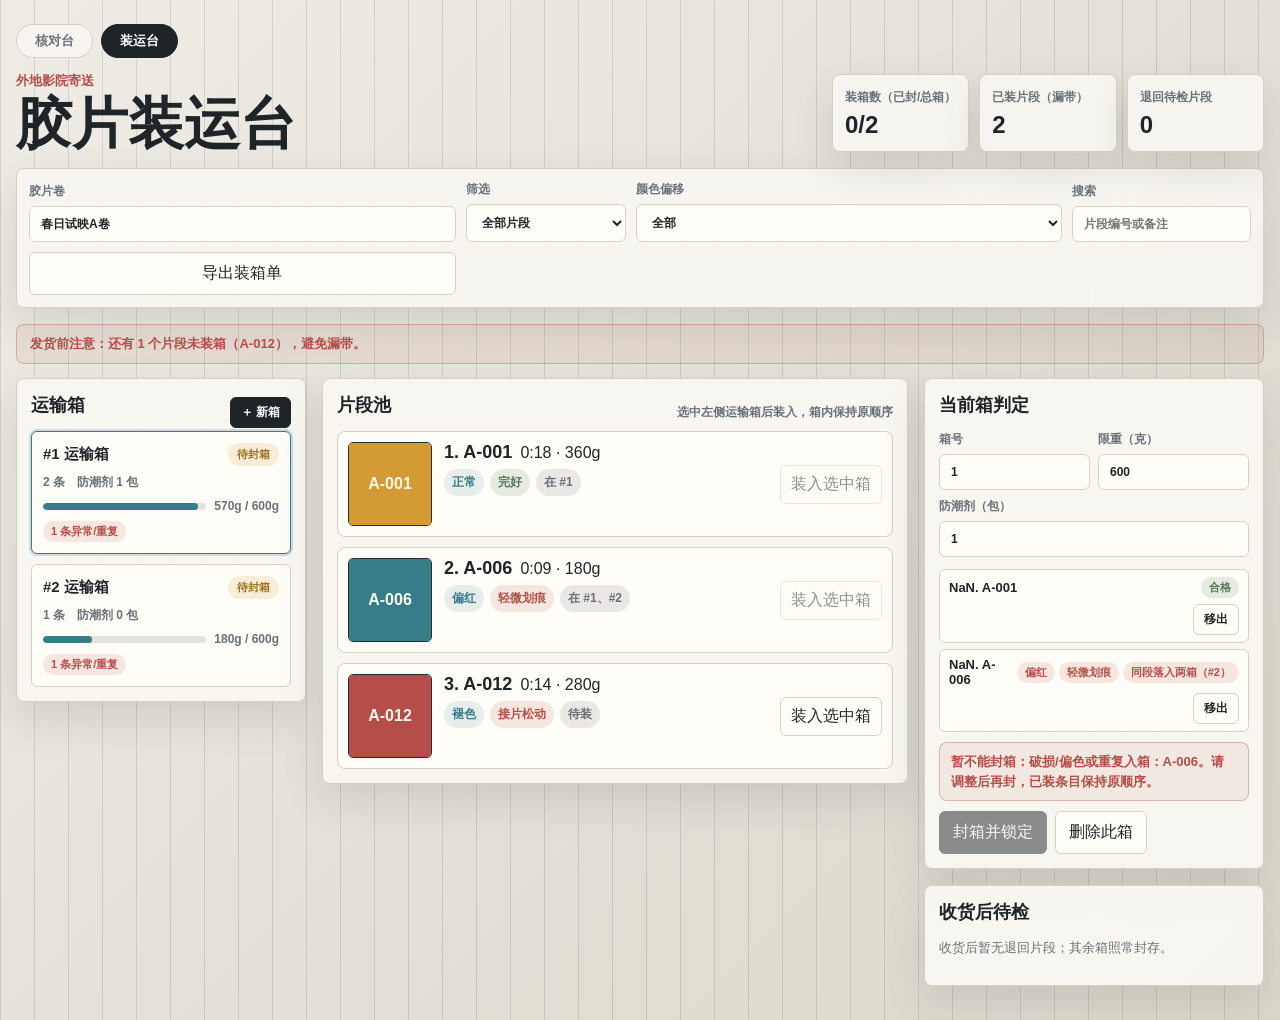
==== shipping.html @ 85c174c9 "fix: model A first-round result" ====
<!doctype html>
<html lang="zh-CN">
  <head>
    <meta charset="UTF-8" />
    <meta name="viewport" content="width=device-width, initial-scale=1.0" />
    <title>胶片装运台</title>
    <link rel="stylesheet" href="styles.css" />
    <link rel="stylesheet" href="shipping.css" />
  </head>
  <body>
    <main class="shell">
      <nav class="top-nav">
        <a href="index.html">核对台</a>
        <a class="active" href="shipping.html">装运台</a>
      </nav>
      <header class="hero">
        <div>
          <p class="eyebrow">外地影院寄送</p>
          <h1>胶片装运台</h1>
        </div>
        <div class="hero-stats">
          <div>
            <span>装箱数（已封/总箱）</span>
            <strong id="boxCount">0/0</strong>
          </div>
          <div>
            <span>已装片段（漏带）</span>
            <strong id="packedCount">0</strong>
          </div>
          <div>
            <span>退回待检片段</span>
            <strong id="returnCount">0</strong>
          </div>
        </div>
      </header>

      <section class="toolbar">
        <label>
          胶片卷
          <input id="reelTitle" type="text" placeholder="例：春日试映A卷" />
        </label>
        <label>
          筛选
          <select id="statusFilter">
            <option value="all">全部片段</option>
            <option value="unpacked">待装片段</option>
            <option value="packed">已装片段</option>
            <option value="problem">破损/偏色</option>
            <option value="returned">退回待检</option>
          </select>
        </label>
        <label>
          颜色偏移
          <select id="colorFilter">
            <option value="all">全部</option>
            <option value="正常">正常</option>
            <option value="偏红">偏红</option>
            <option value="偏青">偏青</option>
            <option value="偏黄">偏黄</option>
            <option value="褪色">褪色</option>
          </select>
        </label>
        <label>
          搜索
          <input id="searchInput" type="search" placeholder="片段编号或备注" />
        </label>
        <button id="exportBtn">导出装箱单</button>
      </section>

      <p id="globalHint" class="global-hint"></p>

      <section class="layout ship-layout">
        <aside class="panel">
          <div class="panel-head">
            <h2>运输箱</h2>
            <button id="addBoxBtn" class="mini primary" type="button">＋ 新箱</button>
          </div>
          <div id="boxList" class="box-list"></div>
        </aside>

        <section class="panel list-panel">
          <div class="panel-head">
            <h2>片段池</h2>
            <span>选中左侧运输箱后装入，箱内保持原顺序</span>
          </div>
          <div id="segmentList" class="segment-list compact"></div>
        </section>

        <aside class="side-stack">
          <section class="panel">
            <h2>当前箱判定</h2>
            <div id="boxDetail" class="box-detail"></div>
          </section>
          <section class="panel warning-panel">
            <h2>收货后待检</h2>
            <div id="returnList" class="warning-list"></div>
          </section>
        </aside>
      </section>
    </main>

    <script src="store.js"></script>
    <script src="shipping.js"></script>
  </body>
</html>
---- styles.css ----
:root {
  --ink: #1f2428;
  --muted: #697179;
  --panel: #f8f7f2;
  --line: #d5d1c3;
  --amber: #d49b35;
  --red: #b54d48;
  --cyan: #347d89;
  --green: #4d7656;
  --bg: #e9e7dc;
  --shadow: 0 16px 42px rgba(33, 38, 42, 0.12);
}

* {
  box-sizing: border-box;
}

body {
  margin: 0;
  min-height: 100vh;
  background:
    repeating-linear-gradient(90deg, rgba(31, 36, 40, 0.12) 0 1px, transparent 1px 34px),
    linear-gradient(135deg, #eeece4, #dad8cc);
  color: var(--ink);
  font-family: "Inter", "PingFang SC", "Microsoft YaHei", sans-serif;
}

button,
input,
select,
textarea {
  font: inherit;
}

button {
  border: 1px solid var(--line);
  border-radius: 6px;
  background: #fffdf7;
  color: var(--ink);
  padding: 10px 13px;
  cursor: pointer;
}

button:hover {
  border-color: var(--cyan);
}

button.primary {
  background: var(--ink);
  border-color: var(--ink);
  color: #fff;
}

button.mini {
  padding: 6px 10px;
  font-size: 12px;
  font-weight: 800;
}

button:disabled,
input:disabled,
select:disabled,
textarea:disabled {
  opacity: 0.5;
  cursor: not-allowed;
}

.top-nav {
  display: flex;
  gap: 8px;
  margin-bottom: 14px;
}

.top-nav a {
  border: 1px solid var(--line);
  border-radius: 999px;
  background: rgba(248, 247, 242, 0.92);
  color: var(--muted);
  padding: 7px 18px;
  font-size: 13px;
  font-weight: 900;
  text-decoration: none;
}

.top-nav a.active {
  background: var(--ink);
  border-color: var(--ink);
  color: #fff;
}

input,
select,
textarea {
  width: 100%;
  border: 1px solid var(--line);
  border-radius: 6px;
  background: #fffdf7;
  color: var(--ink);
  padding: 10px 11px;
  outline: none;
}

textarea {
  resize: vertical;
}

input:focus,
select:focus,
textarea:focus {
  border-color: var(--cyan);
  box-shadow: 0 0 0 3px rgba(52, 125, 137, 0.16);
}

.shell {
  width: min(1420px, calc(100vw - 32px));
  margin: 0 auto;
  padding: 24px 0 34px;
}

.hero {
  display: flex;
  justify-content: space-between;
  gap: 18px;
  align-items: end;
  margin-bottom: 16px;
}

.eyebrow {
  margin: 0 0 6px;
  color: var(--red);
  font-size: 13px;
  font-weight: 900;
  letter-spacing: 0;
}

h1,
h2,
p {
  margin-top: 0;
}

h1 {
  margin-bottom: 0;
  font-size: clamp(30px, 5vw, 56px);
  line-height: 1;
}

h2 {
  margin-bottom: 14px;
  font-size: 18px;
}

.hero-stats {
  display: grid;
  grid-template-columns: repeat(3, minmax(110px, 1fr));
  gap: 10px;
}

.hero-stats div {
  border: 1px solid var(--line);
  border-radius: 8px;
  background: rgba(248, 247, 242, 0.92);
  box-shadow: var(--shadow);
  padding: 12px;
}

.hero-stats span,
.panel-head span {
  color: var(--muted);
  font-size: 12px;
  font-weight: 800;
}

.hero-stats strong {
  display: block;
  margin-top: 5px;
  font-size: 24px;
}

.toolbar {
  display: grid;
  grid-template-columns: minmax(220px, 1fr) 160px minmax(200px, 1fr) auto;
  gap: 10px;
  align-items: end;
  border: 1px solid var(--line);
  border-radius: 8px;
  background: rgba(248, 247, 242, 0.92);
  box-shadow: var(--shadow);
  padding: 12px;
  margin-bottom: 16px;
}

label {
  display: grid;
  gap: 6px;
  color: var(--muted);
  font-size: 12px;
  font-weight: 900;
}

.layout {
  display: grid;
  grid-template-columns: 310px minmax(420px, 1fr) 300px;
  gap: 16px;
  align-items: start;
}

.panel {
  border: 1px solid var(--line);
  border-radius: 8px;
  background: rgba(248, 247, 242, 0.96);
  box-shadow: var(--shadow);
  padding: 14px;
}

.segment-form {
  display: grid;
  gap: 10px;
}

.panel-head {
  display: flex;
  align-items: center;
  justify-content: space-between;
  gap: 12px;
}

.segment-list {
  display: grid;
  gap: 10px;
}

.segment-card {
  display: grid;
  grid-template-columns: 112px 1fr auto;
  gap: 12px;
  align-items: stretch;
  border: 1px solid var(--line);
  border-radius: 8px;
  background: #fffdf7;
  padding: 10px;
  cursor: grab;
}

.segment-card.dragging {
  opacity: 0.45;
}

.thumb {
  width: 100%;
  aspect-ratio: 1.45;
  border: 1px solid #2a2e31;
  border-radius: 5px;
  overflow: hidden;
  background:
    linear-gradient(45deg, rgba(212, 155, 53, 0.3), rgba(52, 125, 137, 0.28)),
    #2a2e31;
}

.thumb img {
  width: 100%;
  height: 100%;
  object-fit: cover;
  display: block;
}

.film-placeholder {
  display: grid;
  place-items: center;
  width: 100%;
  height: 100%;
  color: #fff8e8;
  font-weight: 900;
}

.segment-main {
  min-width: 0;
}

.segment-title {
  display: flex;
  align-items: center;
  gap: 8px;
  flex-wrap: wrap;
  margin-bottom: 6px;
}

.segment-title strong {
  font-size: 18px;
}

.tag-row {
  display: flex;
  gap: 6px;
  flex-wrap: wrap;
  margin-bottom: 8px;
}

.tag {
  border-radius: 999px;
  padding: 5px 8px;
  background: rgba(52, 125, 137, 0.12);
  color: var(--cyan);
  font-size: 12px;
  font-weight: 900;
}

.tag.damage {
  background: rgba(181, 77, 72, 0.13);
  color: var(--red);
}

.tag.ok {
  background: rgba(77, 118, 86, 0.14);
  color: var(--green);
}

.segment-note {
  margin: 0;
  color: var(--muted);
  line-height: 1.55;
}

.segment-actions {
  display: grid;
  gap: 8px;
  align-content: start;
}

.segment-actions button {
  width: 40px;
  height: 36px;
  padding: 0;
}

.warning-list {
  display: grid;
  gap: 9px;
}

.warning-item {
  border: 1px solid rgba(181, 77, 72, 0.28);
  border-radius: 8px;
  background: rgba(181, 77, 72, 0.08);
  padding: 10px;
}

.warning-item strong {
  display: block;
  margin-bottom: 4px;
}

.warning-item span,
.empty {
  color: var(--muted);
  font-size: 13px;
  line-height: 1.5;
}

@media (max-width: 1120px) {
  .hero {
    align-items: stretch;
    flex-direction: column;
  }

  .toolbar,
  .layout {
    grid-template-columns: 1fr;
  }
}

@media (max-width: 660px) {
  .shell {
    width: min(100vw - 20px, 1420px);
  }

  .hero-stats {
    grid-template-columns: 1fr;
  }

  .segment-card {
    grid-template-columns: 1fr;
  }

  .segment-actions {
    grid-template-columns: repeat(3, 1fr);
  }

  .segment-actions button {
    width: 100%;
  }
}
---- shipping.css ----
/* 装运台页面专属样式，基础组件沿用 styles.css */

.ship-layout {
  grid-template-columns: 290px minmax(380px, 1fr) 340px;
  align-items: start;
}

.side-stack {
  display: grid;
  gap: 16px;
}

.side-stack .panel {
  box-shadow: var(--shadow);
}

.global-hint {
  display: none;
  margin: 0 0 14px;
  border: 1px solid rgba(181, 77, 72, 0.35);
  border-radius: 8px;
  background: rgba(181, 77, 72, 0.08);
  color: var(--red);
  padding: 10px 13px;
  font-size: 13px;
  font-weight: 800;
}

.global-hint.show {
  display: block;
}

/* ---------- 运输箱卡片 ---------- */

.box-list {
  display: grid;
  gap: 10px;
}

.box-card {
  display: grid;
  gap: 8px;
  width: 100%;
  text-align: left;
  padding: 11px;
  background: #fffdf7;
}

.box-card.selected {
  border-color: var(--cyan);
  box-shadow: 0 0 0 2px rgba(52, 125, 137, 0.22);
}

.box-card-head {
  display: flex;
  align-items: center;
  justify-content: space-between;
  gap: 8px;
}

.box-card-head strong {
  font-size: 15px;
}

.box-card-meta {
  display: flex;
  gap: 12px;
  color: var(--muted);
  font-size: 12px;
  font-weight: 800;
}

.weight-line {
  display: flex;
  align-items: center;
  gap: 8px;
  font-size: 12px;
  font-weight: 800;
  color: var(--muted);
}

.weight-line.over {
  color: var(--red);
}

.weight-bar {
  flex: 1;
  height: 7px;
  border-radius: 999px;
  background: rgba(31, 36, 40, 0.12);
  overflow: hidden;
}

.weight-bar i {
  display: block;
  height: 100%;
  border-radius: inherit;
  background: var(--cyan);
}

.weight-line.over .weight-bar i {
  background: var(--red);
}

.box-card-flags {
  display: flex;
  flex-wrap: wrap;
  gap: 5px;
}

/* ---------- 徽章 ---------- */

.badge {
  border-radius: 999px;
  padding: 4px 9px;
  font-size: 11px;
  font-weight: 900;
  white-space: nowrap;
}

.badge-open {
  background: rgba(212, 155, 53, 0.16);
  color: #9a6d1c;
}

.badge-sealed {
  background: rgba(77, 118, 86, 0.16);
  color: var(--green);
}

.badge-returned {
  background: rgba(181, 77, 72, 0.14);
  color: var(--red);
}

.mini-badge {
  display: inline-block;
  border-radius: 999px;
  padding: 3px 8px;
  font-size: 11px;
  font-weight: 900;
}

.mini-badge.ok {
  background: rgba(77, 118, 86, 0.14);
  color: var(--green);
}

.mini-badge.bad {
  background: rgba(181, 77, 72, 0.13);
  color: var(--red);
}

.mini-badge.warn {
  background: rgba(212, 155, 53, 0.17);
  color: #9a6d1c;
}

.tag.location {
  background: rgba(109, 99, 120, 0.14);
  color: var(--muted);
}

/* ---------- 当前箱详情 ---------- */

.box-fields {
  display: grid;
  grid-template-columns: 1fr 1fr;
  gap: 8px;
  margin-bottom: 12px;
}

.box-fields label:last-child {
  grid-column: 1 / -1;
}

.box-items {
  display: grid;
  gap: 6px;
  margin-bottom: 10px;
}

.box-item {
  display: grid;
  grid-template-columns: 1fr auto;
  gap: 6px;
  align-items: center;
  border: 1px solid var(--line);
  border-radius: 6px;
  background: #fffdf7;
  padding: 7px 9px;
}

.box-item.locked {
  background: rgba(77, 118, 86, 0.05);
}

.box-item-code {
  font-weight: 800;
  font-size: 13px;
}

.box-item-tags {
  display: inline-flex;
  flex-wrap: wrap;
  gap: 4px;
  justify-content: flex-end;
}

.box-item .icon-btn {
  grid-column: 1 / -1;
  justify-self: end;
}

.locked-head {
  display: flex;
  align-items: center;
  justify-content: space-between;
  gap: 8px;
  margin-bottom: 8px;
}

.locked-head strong {
  font-size: 16px;
}

.verdict {
  border-radius: 8px;
  padding: 9px 11px;
  font-size: 13px;
  font-weight: 800;
  line-height: 1.5;
  margin-bottom: 10px;
}

.verdict.ok {
  border: 1px solid rgba(77, 118, 86, 0.35);
  background: rgba(77, 118, 86, 0.1);
  color: var(--green);
}

.verdict.bad {
  border: 1px solid rgba(181, 77, 72, 0.35);
  background: rgba(181, 77, 72, 0.08);
  color: var(--red);
}

.soft-hint {
  color: var(--muted);
  font-size: 12px;
  line-height: 1.5;
  margin: 0 0 8px;
}

.detail-actions {
  display: flex;
  flex-wrap: wrap;
  gap: 8px;
}

/* ---------- 片段池紧凑卡 ---------- */

.segment-card.compact {
  grid-template-columns: 84px 1fr auto;
  cursor: default;
}

.segment-card.compact .thumb {
  aspect-ratio: 1;
}

.segment-card.compact .segment-actions {
  align-content: center;
}

.segment-card.compact .segment-actions button {
  width: auto;
  height: auto;
  padding: 8px 10px;
  white-space: nowrap;
}

/* ---------- 收货登记 ---------- */

.receipt {
  border-top: 1px dashed var(--line);
  padding-top: 10px;
}

.receipt-rows {
  display: grid;
  gap: 7px;
  margin: 8px 0 10px;
}

.receipt-row {
  display: grid;
  grid-template-columns: 1fr auto auto;
  align-items: center;
  gap: 10px;
  border: 1px solid var(--line);
  border-radius: 6px;
  background: #fffdf7;
  padding: 7px 9px;
  font-size: 13px;
}

.receipt-row .check {
  display: flex;
  align-items: center;
  gap: 4px;
  color: var(--ink);
  font-size: 12px;
  font-weight: 800;
  white-space: nowrap;
}

.receipt-row .check input {
  width: auto;
}

.receipt-actions {
  display: flex;
  gap: 8px;
}

.warning-item button.mini {
  margin-top: 7px;
}

@media (max-width: 1120px) {
  .ship-layout {
    grid-template-columns: 1fr;
  }
}

@media (max-width: 660px) {
  .segment-card.compact {
    grid-template-columns: 64px 1fr;
  }

  .segment-card.compact .segment-actions {
    grid-column: 1 / -1;
  }

  .receipt-row {
    grid-template-columns: 1fr;
  }
}
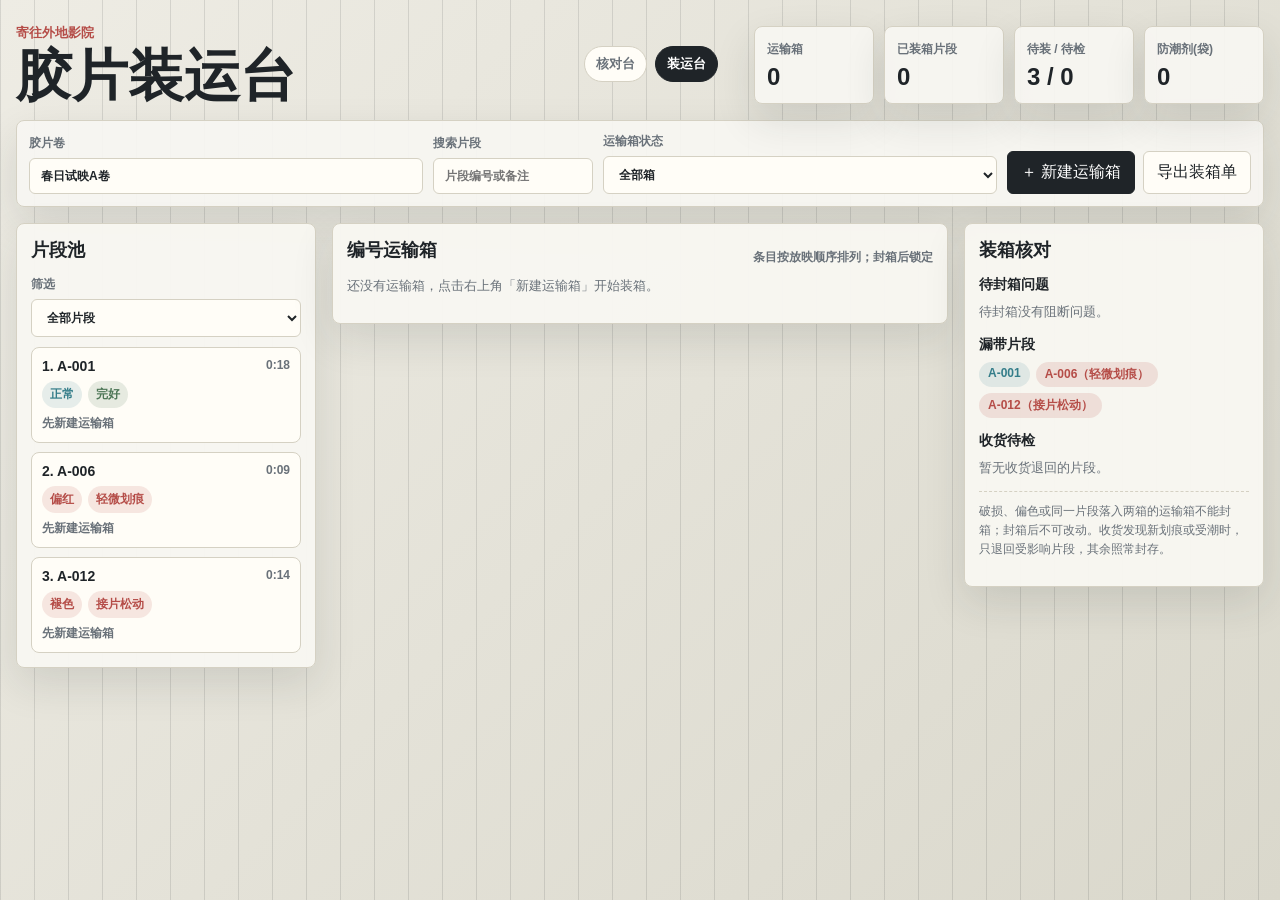
==== commit 699605e6: "fix: model B first-round result" ====
--- a/shipping.html
+++ b/shipping.html
@@ -4,32 +4,36 @@
     <meta charset="UTF-8" />
     <meta name="viewport" content="width=device-width, initial-scale=1.0" />
     <title>胶片装运台</title>
-    <link rel="stylesheet" href="styles.css" />
-    <link rel="stylesheet" href="shipping.css" />
+    <link rel="stylesheet" href="css/styles.css" />
+    <link rel="stylesheet" href="css/shipping.css" />
   </head>
   <body>
     <main class="shell">
-      <nav class="top-nav">
-        <a href="index.html">核对台</a>
-        <a class="active" href="shipping.html">装运台</a>
-      </nav>
       <header class="hero">
         <div>
-          <p class="eyebrow">外地影院寄送</p>
+          <p class="eyebrow">寄往外地影院</p>
           <h1>胶片装运台</h1>
         </div>
-        <div class="hero-stats">
+        <nav class="top-nav">
+          <a href="index.html">核对台</a>
+          <a class="active" href="shipping.html">装运台</a>
+        </nav>
+        <div class="hero-stats stats-four">
           <div>
-            <span>装箱数（已封/总箱）</span>
-            <strong id="boxCount">0/0</strong>
+            <span>运输箱</span>
+            <strong id="boxCount">0</strong>
           </div>
           <div>
-            <span>已装片段（漏带）</span>
+            <span>已装箱片段</span>
             <strong id="packedCount">0</strong>
           </div>
           <div>
-            <span>退回待检片段</span>
-            <strong id="returnCount">0</strong>
+            <span>待装 / 待检</span>
+            <strong id="pendingCount">0 / 0</strong>
+          </div>
+          <div>
+            <span>防潮剂(袋)</span>
+            <strong id="desiccantCount">0</strong>
           </div>
         </div>
       </header>
@@ -40,66 +44,73 @@
           <input id="reelTitle" type="text" placeholder="例：春日试映A卷" />
         </label>
         <label>
-          筛选
-          <select id="statusFilter">
-            <option value="all">全部片段</option>
-            <option value="unpacked">待装片段</option>
-            <option value="packed">已装片段</option>
-            <option value="problem">破损/偏色</option>
-            <option value="returned">退回待检</option>
+          搜索片段
+          <input id="searchInput" type="search" placeholder="片段编号或备注" />
+        </label>
+        <label>
+          运输箱状态
+          <select id="boxStatusFilter">
+            <option value="all">全部箱</option>
+            <option value="open">待封箱</option>
+            <option value="sealed">已封箱</option>
           </select>
         </label>
-        <label>
-          颜色偏移
-          <select id="colorFilter">
-            <option value="all">全部</option>
-            <option value="正常">正常</option>
-            <option value="偏红">偏红</option>
-            <option value="偏青">偏青</option>
-            <option value="偏黄">偏黄</option>
-            <option value="褪色">褪色</option>
-          </select>
-        </label>
-        <label>
-          搜索
-          <input id="searchInput" type="search" placeholder="片段编号或备注" />
-        </label>
-        <button id="exportBtn">导出装箱单</button>
+        <div class="toolbar-actions">
+          <button id="newBoxBtn" class="primary">＋ 新建运输箱</button>
+          <button id="exportBtn">导出装箱单</button>
+        </div>
       </section>
 
-      <p id="globalHint" class="global-hint"></p>
+      <section class="layout shipping-layout">
+        <aside class="panel pool-panel">
+          <div class="panel-head">
+            <h2>片段池</h2>
+          </div>
+          <div class="pool-filters">
+            <label>
+              筛选
+              <select id="poolFilter">
+                <option value="all">全部片段</option>
+                <option value="unboxed">未装箱</option>
+                <option value="issue">破损 / 偏色</option>
+                <option value="inspection">收货待检</option>
+              </select>
+            </label>
+          </div>
+          <div id="poolList" class="pool-list"></div>
+        </aside>
 
-      <section class="layout ship-layout">
-        <aside class="panel">
+        <section class="panel boxes-panel">
           <div class="panel-head">
-            <h2>运输箱</h2>
-            <button id="addBoxBtn" class="mini primary" type="button">＋ 新箱</button>
+            <h2>编号运输箱</h2>
+            <span>条目按放映顺序排列；封箱后锁定</span>
           </div>
           <div id="boxList" class="box-list"></div>
-        </aside>
-
-        <section class="panel list-panel">
-          <div class="panel-head">
-            <h2>片段池</h2>
-            <span>选中左侧运输箱后装入，箱内保持原顺序</span>
-          </div>
-          <div id="segmentList" class="segment-list compact"></div>
         </section>
 
-        <aside class="side-stack">
-          <section class="panel">
-            <h2>当前箱判定</h2>
-            <div id="boxDetail" class="box-detail"></div>
-          </section>
-          <section class="panel warning-panel">
-            <h2>收货后待检</h2>
-            <div id="returnList" class="warning-list"></div>
-          </section>
+        <aside class="panel">
+          <h2>装箱核对</h2>
+          <div class="rail-block">
+            <h3>待封箱问题</h3>
+            <div id="railBlockers"></div>
+          </div>
+          <div class="rail-block">
+            <h3>漏带片段</h3>
+            <div id="railUnboxed"></div>
+          </div>
+          <div class="rail-block">
+            <h3>收货待检</h3>
+            <div id="railInspection"></div>
+          </div>
+          <p class="rule-note">
+            破损、偏色或同一片段落入两箱的运输箱不能封箱；封箱后不可改动。收货发现新划痕或受潮时，只退回受影响片段，其余照常封存。
+          </p>
         </aside>
       </section>
     </main>
 
-    <script src="store.js"></script>
-    <script src="shipping.js"></script>
+    <script src="js/util.js"></script>
+    <script src="js/store.js"></script>
+    <script src="js/shipping.js"></script>
   </body>
 </html>
--- a/css/styles.css
+++ b/css/styles.css
@@ -0,0 +1,424 @@
+:root {
+  --ink: #1f2428;
+  --muted: #697179;
+  --panel: #f8f7f2;
+  --line: #d5d1c3;
+  --amber: #d49b35;
+  --red: #b54d48;
+  --cyan: #347d89;
+  --green: #4d7656;
+  --bg: #e9e7dc;
+  --shadow: 0 16px 42px rgba(33, 38, 42, 0.12);
+}
+
+* {
+  box-sizing: border-box;
+}
+
+body {
+  margin: 0;
+  min-height: 100vh;
+  background:
+    repeating-linear-gradient(90deg, rgba(31, 36, 40, 0.12) 0 1px, transparent 1px 34px),
+    linear-gradient(135deg, #eeece4, #dad8cc);
+  color: var(--ink);
+  font-family: "Inter", "PingFang SC", "Microsoft YaHei", sans-serif;
+}
+
+button,
+input,
+select,
+textarea {
+  font: inherit;
+}
+
+button {
+  border: 1px solid var(--line);
+  border-radius: 6px;
+  background: #fffdf7;
+  color: var(--ink);
+  padding: 10px 13px;
+  cursor: pointer;
+}
+
+button:hover {
+  border-color: var(--cyan);
+}
+
+button.primary {
+  background: var(--ink);
+  border-color: var(--ink);
+  color: #fff;
+}
+
+input,
+select,
+textarea {
+  width: 100%;
+  border: 1px solid var(--line);
+  border-radius: 6px;
+  background: #fffdf7;
+  color: var(--ink);
+  padding: 10px 11px;
+  outline: none;
+}
+
+textarea {
+  resize: vertical;
+}
+
+input:focus,
+select:focus,
+textarea:focus {
+  border-color: var(--cyan);
+  box-shadow: 0 0 0 3px rgba(52, 125, 137, 0.16);
+}
+
+.shell {
+  width: min(1420px, calc(100vw - 32px));
+  margin: 0 auto;
+  padding: 24px 0 34px;
+}
+
+.hero {
+  display: flex;
+  justify-content: space-between;
+  gap: 18px;
+  align-items: end;
+  margin-bottom: 16px;
+}
+
+.eyebrow {
+  margin: 0 0 6px;
+  color: var(--red);
+  font-size: 13px;
+  font-weight: 900;
+  letter-spacing: 0;
+}
+
+h1,
+h2,
+p {
+  margin-top: 0;
+}
+
+h1 {
+  margin-bottom: 0;
+  font-size: clamp(30px, 5vw, 56px);
+  line-height: 1;
+}
+
+h2 {
+  margin-bottom: 14px;
+  font-size: 18px;
+}
+
+.hero-stats {
+  display: grid;
+  grid-template-columns: repeat(3, minmax(110px, 1fr));
+  gap: 10px;
+}
+
+.hero-stats.stats-four {
+  grid-template-columns: repeat(4, minmax(120px, 1fr));
+}
+
+.top-nav {
+  display: flex;
+  gap: 8px;
+  margin-left: auto;
+  margin-right: 18px;
+  align-self: center;
+}
+
+.top-nav a {
+  border: 1px solid var(--line);
+  border-radius: 999px;
+  background: #fffdf7;
+  color: var(--muted);
+  font-size: 13px;
+  font-weight: 900;
+  padding: 8px 11px;
+  text-decoration: none;
+  white-space: nowrap;
+}
+
+.top-nav a:hover {
+  border-color: var(--cyan);
+  color: var(--cyan);
+}
+
+.top-nav a.active {
+  background: var(--ink);
+  border-color: var(--ink);
+  color: #fff;
+}
+
+.loc-badge {
+  border-radius: 999px;
+  padding: 3px 9px;
+  font-size: 11px;
+  font-weight: 900;
+  text-decoration: none;
+  white-space: nowrap;
+}
+
+.loc-badge.open {
+  background: rgba(212, 155, 53, 0.16);
+  color: #9a6b16;
+}
+
+.loc-badge.open.dup {
+  background: rgba(181, 77, 72, 0.15);
+  color: var(--red);
+}
+
+.loc-badge.sealed {
+  background: rgba(77, 118, 86, 0.16);
+  color: var(--green);
+}
+
+.loc-badge.inspect {
+  background: rgba(181, 77, 72, 0.15);
+  color: var(--red);
+}
+
+.warning-item.inspect {
+  border-color: rgba(181, 77, 72, 0.55);
+  background: rgba(181, 77, 72, 0.13);
+}
+
+.hero-stats div {
+  border: 1px solid var(--line);
+  border-radius: 8px;
+  background: rgba(248, 247, 242, 0.92);
+  box-shadow: var(--shadow);
+  padding: 12px;
+}
+
+.hero-stats span,
+.panel-head span {
+  color: var(--muted);
+  font-size: 12px;
+  font-weight: 800;
+}
+
+.hero-stats strong {
+  display: block;
+  margin-top: 5px;
+  font-size: 24px;
+}
+
+.toolbar {
+  display: grid;
+  grid-template-columns: minmax(220px, 1fr) 160px minmax(200px, 1fr) auto;
+  gap: 10px;
+  align-items: end;
+  border: 1px solid var(--line);
+  border-radius: 8px;
+  background: rgba(248, 247, 242, 0.92);
+  box-shadow: var(--shadow);
+  padding: 12px;
+  margin-bottom: 16px;
+}
+
+label {
+  display: grid;
+  gap: 6px;
+  color: var(--muted);
+  font-size: 12px;
+  font-weight: 900;
+}
+
+.layout {
+  display: grid;
+  grid-template-columns: 310px minmax(420px, 1fr) 300px;
+  gap: 16px;
+  align-items: start;
+}
+
+.panel {
+  border: 1px solid var(--line);
+  border-radius: 8px;
+  background: rgba(248, 247, 242, 0.96);
+  box-shadow: var(--shadow);
+  padding: 14px;
+}
+
+.segment-form {
+  display: grid;
+  gap: 10px;
+}
+
+.panel-head {
+  display: flex;
+  align-items: center;
+  justify-content: space-between;
+  gap: 12px;
+}
+
+.segment-list {
+  display: grid;
+  gap: 10px;
+}
+
+.segment-card {
+  display: grid;
+  grid-template-columns: 112px 1fr auto;
+  gap: 12px;
+  align-items: stretch;
+  border: 1px solid var(--line);
+  border-radius: 8px;
+  background: #fffdf7;
+  padding: 10px;
+  cursor: grab;
+}
+
+.segment-card.dragging {
+  opacity: 0.45;
+}
+
+.thumb {
+  width: 100%;
+  aspect-ratio: 1.45;
+  border: 1px solid #2a2e31;
+  border-radius: 5px;
+  overflow: hidden;
+  background:
+    linear-gradient(45deg, rgba(212, 155, 53, 0.3), rgba(52, 125, 137, 0.28)),
+    #2a2e31;
+}
+
+.thumb img {
+  width: 100%;
+  height: 100%;
+  object-fit: cover;
+  display: block;
+}
+
+.film-placeholder {
+  display: grid;
+  place-items: center;
+  width: 100%;
+  height: 100%;
+  color: #fff8e8;
+  font-weight: 900;
+}
+
+.segment-main {
+  min-width: 0;
+}
+
+.segment-title {
+  display: flex;
+  align-items: center;
+  gap: 8px;
+  flex-wrap: wrap;
+  margin-bottom: 6px;
+}
+
+.segment-title strong {
+  font-size: 18px;
+}
+
+.tag-row {
+  display: flex;
+  gap: 6px;
+  flex-wrap: wrap;
+  margin-bottom: 8px;
+}
+
+.tag {
+  border-radius: 999px;
+  padding: 5px 8px;
+  background: rgba(52, 125, 137, 0.12);
+  color: var(--cyan);
+  font-size: 12px;
+  font-weight: 900;
+}
+
+.tag.damage {
+  background: rgba(181, 77, 72, 0.13);
+  color: var(--red);
+}
+
+.tag.ok {
+  background: rgba(77, 118, 86, 0.14);
+  color: var(--green);
+}
+
+.segment-note {
+  margin: 0;
+  color: var(--muted);
+  line-height: 1.55;
+}
+
+.segment-actions {
+  display: grid;
+  gap: 8px;
+  align-content: start;
+}
+
+.segment-actions button {
+  width: 40px;
+  height: 36px;
+  padding: 0;
+}
+
+.warning-list {
+  display: grid;
+  gap: 9px;
+}
+
+.warning-item {
+  border: 1px solid rgba(181, 77, 72, 0.28);
+  border-radius: 8px;
+  background: rgba(181, 77, 72, 0.08);
+  padding: 10px;
+}
+
+.warning-item strong {
+  display: block;
+  margin-bottom: 4px;
+}
+
+.warning-item span,
+.empty {
+  color: var(--muted);
+  font-size: 13px;
+  line-height: 1.5;
+}
+
+@media (max-width: 1120px) {
+  .hero {
+    align-items: stretch;
+    flex-direction: column;
+  }
+
+  .toolbar,
+  .layout {
+    grid-template-columns: 1fr;
+  }
+}
+
+@media (max-width: 660px) {
+  .shell {
+    width: min(100vw - 20px, 1420px);
+  }
+
+  .hero-stats {
+    grid-template-columns: 1fr;
+  }
+
+  .segment-card {
+    grid-template-columns: 1fr;
+  }
+
+  .segment-actions {
+    grid-template-columns: repeat(3, 1fr);
+  }
+
+  .segment-actions button {
+    width: 100%;
+  }
+}
--- a/css/shipping.css
+++ b/css/shipping.css
@@ -0,0 +1,468 @@
+/* 装运台页专属样式（基础样式复用 css/styles.css） */
+
+.toolbar-actions {
+  display: flex;
+  gap: 8px;
+}
+
+.shipping-layout {
+  grid-template-columns: 300px minmax(460px, 1fr) 300px;
+}
+
+.mini {
+  border-radius: 6px;
+  padding: 5px 10px;
+  font-size: 12px;
+  font-weight: 800;
+}
+
+button.mini.primary {
+  background: var(--ink);
+  border-color: var(--ink);
+  color: #fff;
+}
+
+button.mini.inspect,
+.mini.inspect {
+  border-color: rgba(181, 77, 72, 0.45);
+  background: rgba(181, 77, 72, 0.1);
+  color: var(--red);
+}
+
+button.mini.danger {
+  border-color: rgba(181, 77, 72, 0.5);
+  color: var(--red);
+}
+
+button.mini.danger.on {
+  background: var(--red);
+  border-color: var(--red);
+  color: #fff;
+}
+
+button.primary:disabled {
+  background: #b7b2a4;
+  border-color: #b7b2a4;
+  color: #fff;
+  cursor: not-allowed;
+}
+
+/* ---------- 片段池 ---------- */
+
+.pool-filters {
+  margin-bottom: 10px;
+}
+
+.pool-list {
+  display: grid;
+  gap: 9px;
+  max-height: 70vh;
+  overflow: auto;
+}
+
+.pool-card {
+  border: 1px solid var(--line);
+  border-radius: 8px;
+  background: #fffdf7;
+  padding: 10px;
+  display: grid;
+  gap: 7px;
+}
+
+.pool-card.is-inspect {
+  border-color: rgba(181, 77, 72, 0.55);
+  background: rgba(181, 77, 72, 0.06);
+}
+
+.pool-card-head {
+  display: flex;
+  justify-content: space-between;
+  gap: 8px;
+  font-size: 14px;
+}
+
+.pool-card-head span {
+  color: var(--muted);
+  font-size: 12px;
+  font-weight: 800;
+}
+
+.pool-card .tag-row {
+  margin-bottom: 0;
+}
+
+.inspect-tag {
+  background: rgba(181, 77, 72, 0.15) !important;
+  color: var(--red) !important;
+}
+
+.pool-add {
+  display: grid;
+  grid-template-columns: 1fr auto;
+  gap: 6px;
+}
+
+.pool-add select {
+  padding: 6px 8px;
+  font-size: 13px;
+}
+
+.pool-add .mini {
+  white-space: nowrap;
+}
+
+.pool-loc {
+  color: var(--muted);
+  font-size: 12px;
+  font-weight: 800;
+}
+
+.pool-loc.muted {
+  font-weight: 600;
+}
+
+.hint {
+  color: var(--muted);
+  font-size: 11px;
+  font-weight: 700;
+}
+
+/* ---------- 运输箱 ---------- */
+
+.box-list {
+  display: grid;
+  gap: 14px;
+}
+
+.box-card {
+  border: 1px solid var(--line);
+  border-radius: 10px;
+  background: #fffdf7;
+  padding: 13px;
+  scroll-margin-top: 12px;
+}
+
+.box-card.open {
+  border-left: 4px solid var(--amber);
+}
+
+.box-card.sealed {
+  border-left: 4px solid var(--green);
+  background: rgba(77, 118, 86, 0.05);
+}
+
+.box-card header {
+  display: flex;
+  align-items: center;
+  justify-content: space-between;
+  gap: 10px;
+  flex-wrap: wrap;
+  margin-bottom: 10px;
+}
+
+.box-title {
+  display: flex;
+  align-items: center;
+  gap: 10px;
+}
+
+.box-title h3 {
+  margin: 0;
+  font-size: 17px;
+}
+
+.status-badge {
+  border-radius: 999px;
+  padding: 3px 10px;
+  font-size: 11px;
+  font-weight: 900;
+}
+
+.status-badge.open {
+  background: rgba(212, 155, 53, 0.18);
+  color: #9a6b16;
+}
+
+.status-badge.sealed {
+  background: rgba(77, 118, 86, 0.18);
+  color: var(--green);
+}
+
+.box-head-meta {
+  display: flex;
+  align-items: center;
+  gap: 10px;
+  color: var(--muted);
+  font-size: 12px;
+  font-weight: 800;
+}
+
+.box-settings {
+  display: grid;
+  grid-template-columns: 1fr 1fr;
+  gap: 10px;
+  margin-bottom: 10px;
+}
+
+.box-settings input {
+  padding: 7px 9px;
+}
+
+.box-items {
+  list-style: none;
+  margin: 0;
+  padding: 0;
+  display: grid;
+  gap: 6px;
+}
+
+.box-item {
+  display: flex;
+  align-items: center;
+  gap: 10px;
+  border: 1px solid var(--line);
+  border-radius: 7px;
+  background: #fff;
+  padding: 7px 10px;
+}
+
+.box-item.has-issue {
+  border-color: rgba(181, 77, 72, 0.45);
+  background: rgba(181, 77, 72, 0.05);
+}
+
+.box-item.sealed {
+  background: rgba(255, 253, 247, 0.85);
+}
+
+.item-order {
+  width: 22px;
+  height: 22px;
+  border-radius: 50%;
+  background: var(--ink);
+  color: #fff;
+  display: grid;
+  place-items: center;
+  font-size: 11px;
+  font-weight: 900;
+  flex: none;
+}
+
+.box-item strong {
+  flex: none;
+}
+
+.item-meta {
+  color: var(--muted);
+  font-size: 12px;
+  font-weight: 700;
+}
+
+.box-item .mini {
+  margin-left: auto;
+}
+
+.receipt-actions {
+  margin-left: auto;
+  display: flex;
+  gap: 6px;
+}
+
+.box-notices {
+  margin: 0 0 9px;
+  padding: 0;
+  list-style: none;
+  display: grid;
+  gap: 4px;
+}
+
+.notice-warn {
+  border-radius: 6px;
+  background: rgba(212, 155, 53, 0.14);
+  color: #9a6b16;
+  font-size: 12px;
+  font-weight: 700;
+  padding: 6px 9px;
+}
+
+.notice-block {
+  border-radius: 6px;
+  background: rgba(181, 77, 72, 0.12);
+  color: var(--red);
+  font-size: 12px;
+  font-weight: 800;
+  padding: 6px 9px;
+}
+
+.box-footer {
+  margin-top: 10px;
+}
+
+.box-footer .primary {
+  width: 100%;
+}
+
+.sealed-at {
+  margin: 10px 0 0;
+  color: var(--green);
+  font-size: 12px;
+  font-weight: 900;
+}
+
+/* ---------- 收货核验记录 ---------- */
+
+.findings-log {
+  margin-top: 10px;
+  border-top: 1px dashed var(--line);
+  padding-top: 8px;
+}
+
+.findings-log h4 {
+  margin: 0 0 6px;
+  font-size: 13px;
+}
+
+.findings-log ul {
+  margin: 0;
+  padding: 0;
+  list-style: none;
+  display: grid;
+  gap: 4px;
+}
+
+.findings-log li {
+  display: flex;
+  gap: 8px;
+  align-items: baseline;
+  flex-wrap: wrap;
+  border-radius: 6px;
+  padding: 6px 9px;
+  font-size: 12px;
+}
+
+.findings-log li.active {
+  background: rgba(181, 77, 72, 0.1);
+}
+
+.findings-log li.resolved {
+  background: rgba(77, 118, 86, 0.1);
+}
+
+.findings-log span {
+  color: var(--muted);
+}
+
+.findings-log em {
+  font-style: normal;
+  font-weight: 800;
+  color: var(--red);
+}
+
+.findings-log li.resolved em {
+  color: var(--green);
+}
+
+/* ---------- 右侧核对栏 ---------- */
+
+.rail-block {
+  margin-bottom: 14px;
+}
+
+.rail-block h3 {
+  margin: 0 0 8px;
+  font-size: 14px;
+}
+
+.rail-item {
+  border: 1px solid var(--line);
+  border-radius: 7px;
+  padding: 8px 10px;
+  margin-bottom: 7px;
+  display: grid;
+  gap: 5px;
+}
+
+.rail-item strong {
+  font-size: 13px;
+}
+
+.rail-item ul {
+  margin: 0;
+  padding-left: 16px;
+  color: var(--red);
+  font-size: 12px;
+  font-weight: 700;
+}
+
+.rail-item.block {
+  border-color: rgba(181, 77, 72, 0.4);
+  background: rgba(181, 77, 72, 0.06);
+}
+
+.rail-item.inspect {
+  border-color: rgba(181, 77, 72, 0.4);
+  background: rgba(181, 77, 72, 0.06);
+}
+
+.rail-item span {
+  color: var(--muted);
+  font-size: 12px;
+  font-weight: 700;
+}
+
+.rail-item .mini {
+  justify-self: start;
+}
+
+.chip-row {
+  display: flex;
+  flex-wrap: wrap;
+  gap: 6px;
+}
+
+.chip {
+  border-radius: 999px;
+  background: rgba(52, 125, 137, 0.12);
+  color: var(--cyan);
+  font-size: 12px;
+  font-weight: 800;
+  padding: 4px 9px;
+}
+
+.chip.warn {
+  background: rgba(181, 77, 72, 0.14);
+  color: var(--red);
+}
+
+.rule-note {
+  margin-top: 6px;
+  border-top: 1px dashed var(--line);
+  padding-top: 10px;
+  color: var(--muted);
+  font-size: 12px;
+  line-height: 1.6;
+}
+
+@media (max-width: 1120px) {
+  .shipping-layout {
+    grid-template-columns: 1fr;
+  }
+
+  .pool-list {
+    max-height: none;
+  }
+}
+
+@media (max-width: 660px) {
+  .box-settings {
+    grid-template-columns: 1fr;
+  }
+
+  .box-item {
+    flex-wrap: wrap;
+  }
+
+  .receipt-actions {
+    margin-left: 0;
+  }
+}
